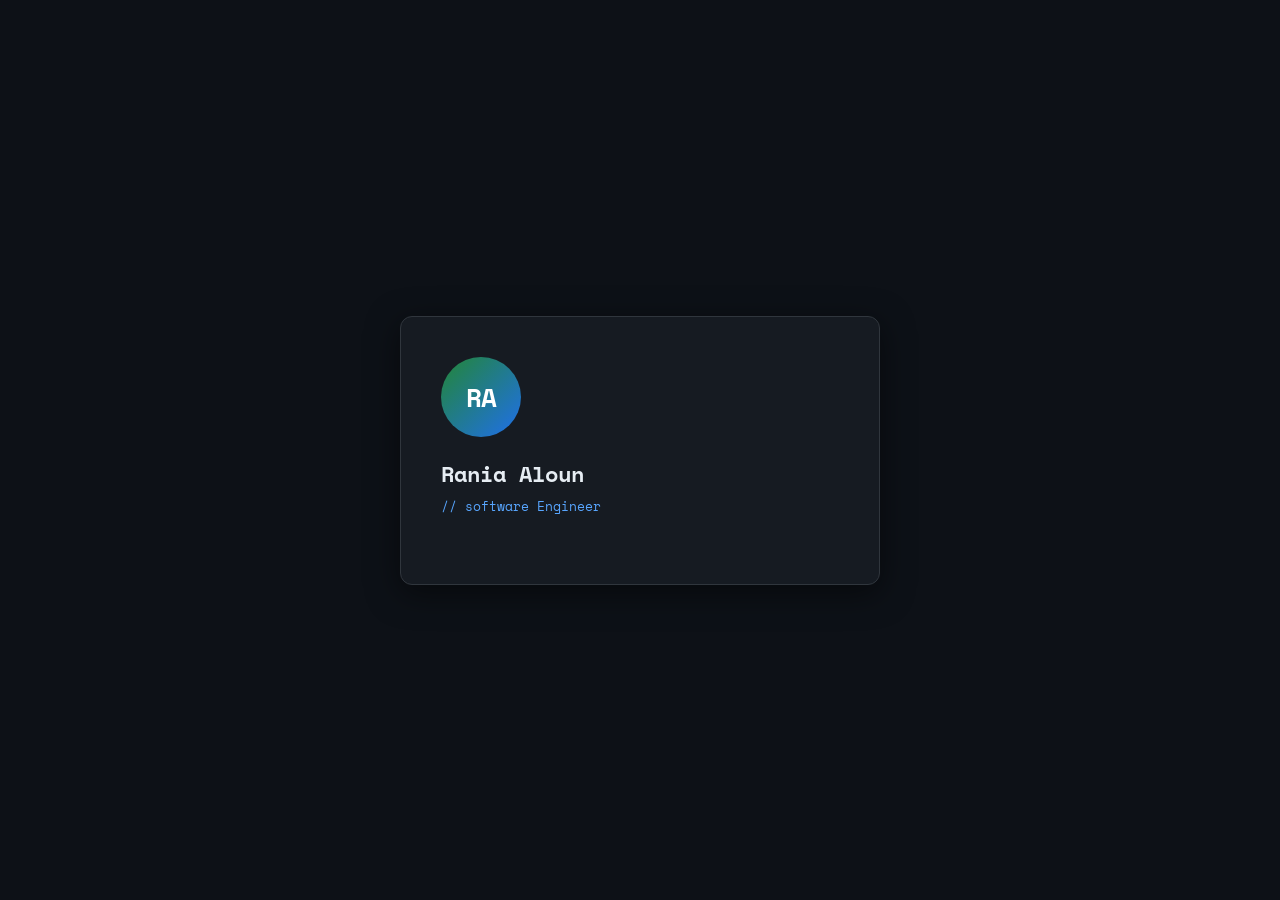
==== index.html @ 8c920776 "Added base dev card with title and role" ====
<!doctype html>
<html lang="en">
  <head>
    <meta charset="UTF-8" />
    <meta name="viewport" content="width=device-width, initial-scale=1.0" />
    <title>Dev Card</title>
    <link
      href="https://fonts.googleapis.com/css2?family=Space+Mono:wght@400;700&family=Inter:wght@400;500;600&display=swap"
      rel="stylesheet"
    />
    <link rel="stylesheet" href="styles/style.css" />
  </head>

  <body>
    <div class="card">
      <div class="avatar">RA</div>
      <h1>Rania Aloun</h1>
      <p class="role">// software Engineer</p>
    </div>

    <script></script>
  </body>
</html>
---- styles/style.css ----
* {
  box-sizing: border-box;
  margin: 0;
  padding: 0;
}

body {
  align-items: center;
  background-color: #0d1117; /* ← snippet-1 changes this to #0b1120 / snippet-4 changes this to #0a0d12 — CONFLICT TARGET */
  color: #e6edf3;
  display: flex;
  font-family: 'Inter', sans-serif;
  justify-content: center;
  min-height: 100vh;
  padding: 24px;
  transition: background-color 0.3s ease, color 0.3s ease;
}

h1 {
  color: #e6edf3;
  font-family: 'Space Mono', monospace;
  font-size: 22px;
  font-weight: 700;
  margin-bottom: 6px;
}

/* --------------------------------------------- */ 
.card {
  background-color: #161b22;
  border: 1px solid #30363d;
  border-radius: 12px;
  box-shadow: 0 8px 32px rgba(0, 0, 0, 0.5);
  max-width: 480px;
  padding: 40px;
  width: 100%;
}

.avatar {
  align-items: center;
  background: linear-gradient(135deg, #238636, #1f6feb);
  border-radius: 50%;
  color: #ffffff;
  display: flex;
  font-family: 'Space Mono', monospace;
  font-size: 26px;
  font-weight: 700;
  height: 80px;
  justify-content: center;
  letter-spacing: -1px;
  margin-bottom: 20px;
  width: 80px;
}

.role {
  color: #58a6ff;
  font-family: 'Space Mono', monospace;
  font-size: 13px;
  margin-bottom: 28px;
}
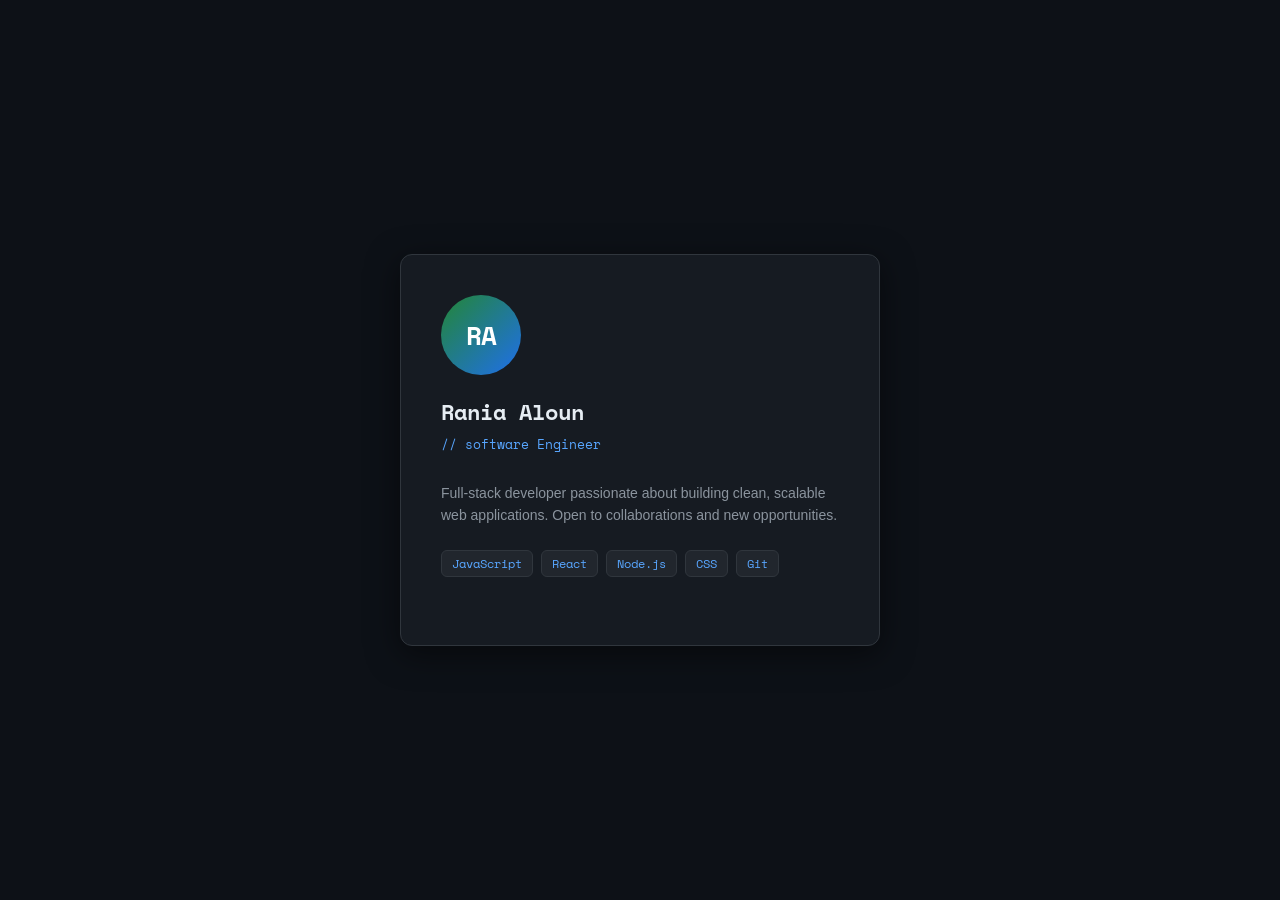
==== commit 2fc09f0e: ""feat: Add bio and skill tags"" ====
--- a/index.html
+++ b/index.html
@@ -16,6 +16,19 @@
       <div class="avatar">RA</div>
       <h1>Rania Aloun</h1>
       <p class="role">// software Engineer</p>
+
+      <p class="bio">
+        Full-stack developer passionate about building clean, scalable web
+        applications. Open to collaborations and new opportunities.
+      </p>
+
+      <div class="skills">
+        <span class="skill">JavaScript</span>
+        <span class="skill">React</span>
+        <span class="skill">Node.js</span>
+        <span class="skill">CSS</span>
+        <span class="skill">Git</span>
+      </div>
     </div>
 
     <script></script>
--- a/styles/style.css
+++ b/styles/style.css
@@ -57,3 +57,30 @@
   font-size: 13px;
   margin-bottom: 28px;
 }
+
+
+/* -------------------------------------- */ 
+.bio {
+  color: #8b949e;
+  font-size: 14px;
+  line-height: 1.6;
+  margin-bottom: 24px;
+}
+
+.skills {
+  display: flex;
+  flex-wrap: wrap;
+  gap: 8px;
+  margin-bottom: 28px;
+}
+
+.skill {
+  background-color: #21262d;
+  border: 1px solid #30363d;
+  border-radius: 6px;
+  color: #58a6ff;
+  font-family: 'Space Mono', monospace;
+  font-size: 12px;
+  padding: 4px 10px;
+}
+
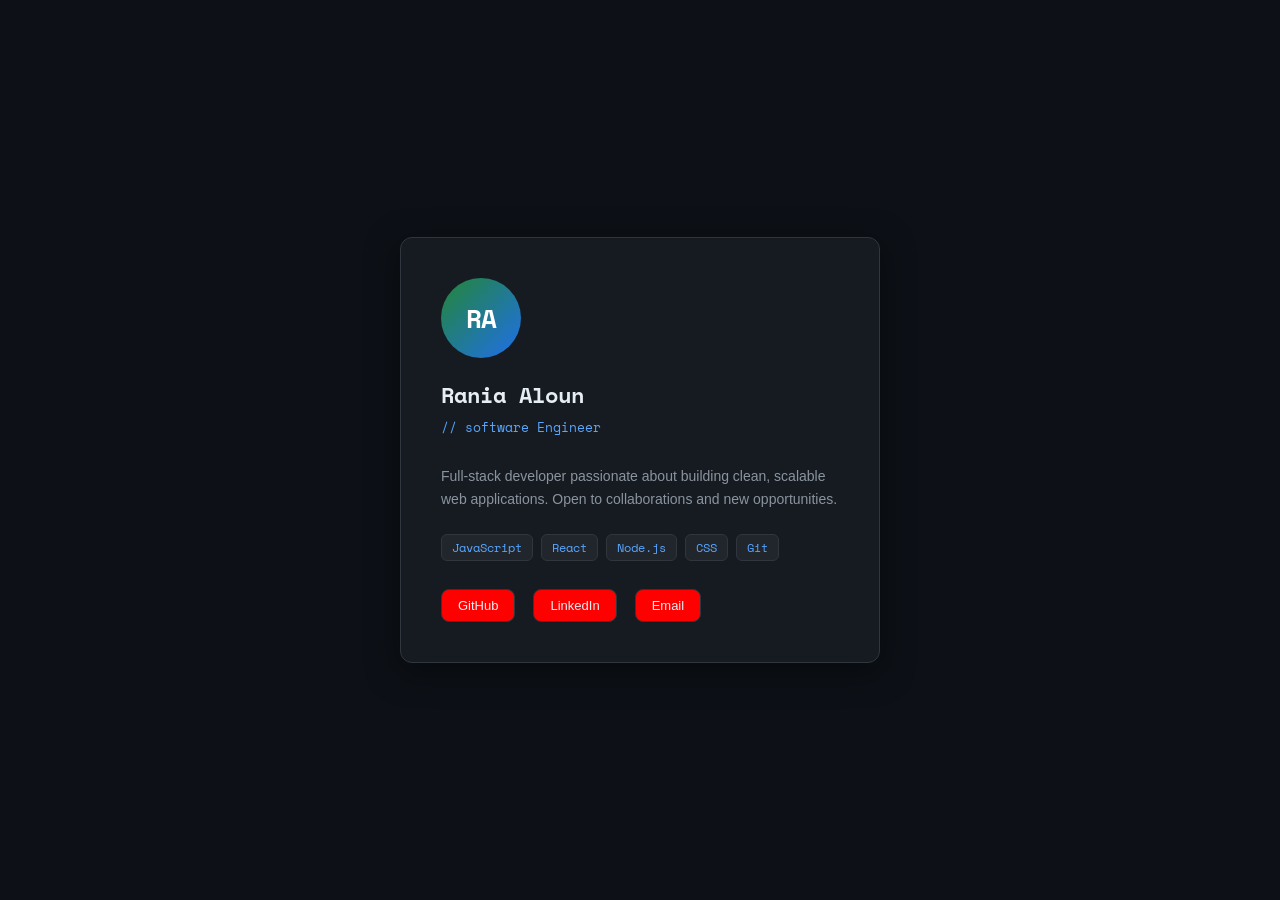
==== commit b83f904e: "feat: Added links to card Adjusted gap size and bg color" ====
--- a/index.html
+++ b/index.html
@@ -29,6 +29,19 @@
         <span class="skill">CSS</span>
         <span class="skill">Git</span>
       </div>
+
+      <div class="links">
+        <a class="link" href="https://github.com/Raniaaloun" target="_blank"
+          >GitHub</a
+        >
+        <a
+          class="link"
+          href="https://www.linkedin.com/in/rania-aloun/"
+          target="_blank"
+          >LinkedIn</a
+        >
+        <a class="link" href="mailto:rania_aloun@outlook.com">Email</a>
+      </div>
     </div>
 
     <script></script>
--- a/styles/style.css
+++ b/styles/style.css
@@ -84,3 +84,25 @@
   padding: 4px 10px;
 }
 
+
+.links {
+  display: flex;
+  gap: 18px;
+}
+
+.link {
+  background-color: red;
+  border: 1px solid #30363d;
+  border-radius: 8px;
+  color: #e6edf3;
+  font-size: 13px;
+  padding: 8px 16px;
+  text-decoration: none;
+  transition: border-color 0.2s ease, color 0.2s ease;
+}
+
+.link:hover {
+  border-color: #58a6ff;
+  color: #58a6ff;
+}
+
